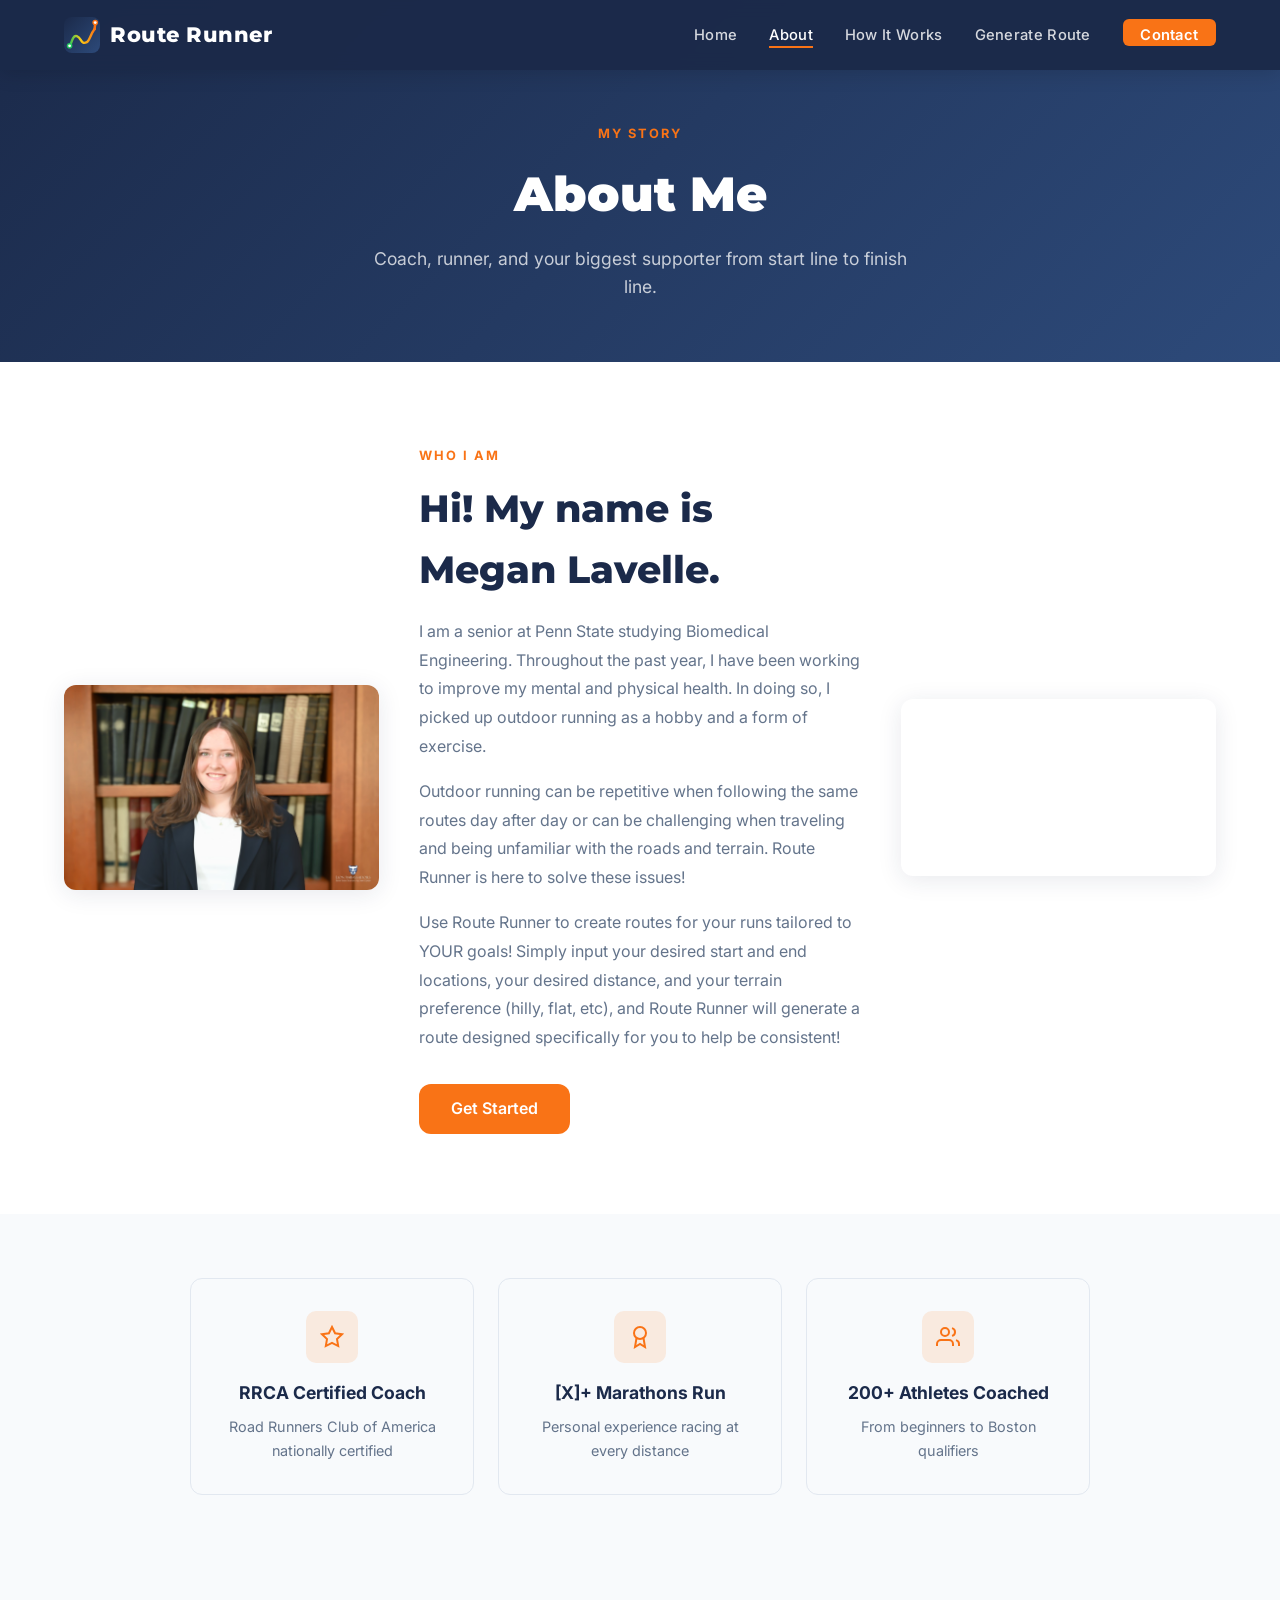
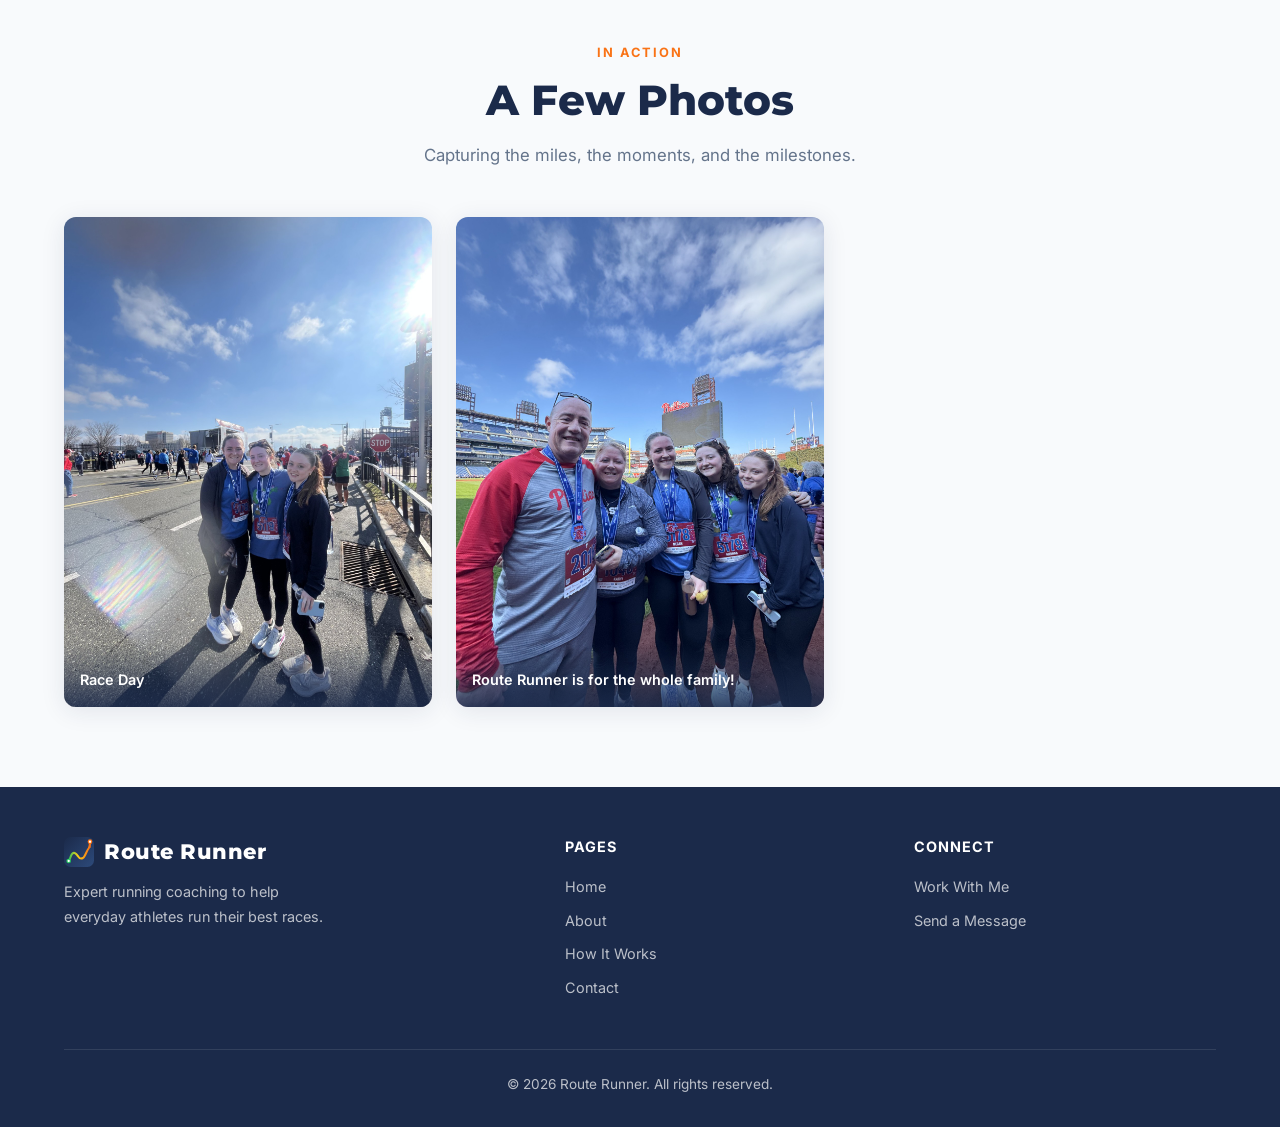
==== about.html @ f8faee4e "Route Runner website launch" ====
<!DOCTYPE html>
<html lang="en">
<head>
  <meta charset="UTF-8">
  <meta name="viewport" content="width=device-width, initial-scale=1.0">
  <title>About — Route Runner</title>
  <link rel="stylesheet" href="styles.css">
</head>
<body>

  <!-- NAVIGATION -->
  <nav>
    <a class="nav-logo" href="index.html">
      <svg width="36" height="36" viewBox="0 0 90 90" fill="none">
        <defs>
          <linearGradient id="ab" x1="0" y1="0" x2="90" y2="90" gradientUnits="userSpaceOnUse"><stop stop-color="#1b2a4a"/><stop offset="1" stop-color="#2d4a7a"/></linearGradient>
          <linearGradient id="ar" x1="12" y1="0" x2="78" y2="0" gradientUnits="userSpaceOnUse"><stop stop-color="#22c55e"/><stop offset="0.45" stop-color="#facc15"/><stop offset="1" stop-color="#f97316"/></linearGradient>
        </defs>
        <rect width="90" height="90" rx="20" fill="url(#ab)"/>
        <path d="M14 72 C18 72 20 44 32 48 C44 52 42 70 57 63 C64 59 68 40 74 34 C77 30 78 18 78 18" stroke="url(#ar)" stroke-width="6" stroke-linecap="round" fill="none"/>
        <circle cx="14" cy="72" r="7" fill="#22c55e"/>
        <circle cx="14" cy="72" r="3.5" fill="white"/>
        <circle cx="78" cy="14" r="7" fill="#f97316"/>
        <circle cx="78" cy="14" r="3.5" fill="white"/>
        <line x1="78" y1="21" x2="78" y2="31" stroke="#f97316" stroke-width="4" stroke-linecap="round"/>
      </svg>
      Route Runner
    </a>

    <ul class="nav-links">
      <li><a href="index.html">Home</a></li>
      <li><a href="about.html">About</a></li>
      <li><a href="how-it-works.html">How It Works</a></li>
      <li><a href="route-generator.html">Generate Route</a></li>
      <li><a href="contact.html" class="nav-cta">Contact</a></li>
    </ul>

    <button class="hamburger" aria-label="Toggle menu">
      <span></span><span></span><span></span>
    </button>
  </nav>

  <!-- PAGE HEADER -->
  <div class="page-header">
    <div class="section-label">My Story</div>
    <h1>About Me</h1>
    <p>Coach, runner, and your biggest supporter from start line to finish line.</p>
  </div>

  <!-- ABOUT INTRO -->
  <section class="about-intro">
    <div class="fade-in" style="display:flex; flex-direction:column; gap:1.5rem;">
      <img src=".claude/Headshot.jpg" alt="Megan Lavelle" style="width:100%; border-radius:var(--radius); box-shadow:var(--shadow); object-fit:cover; max-height:480px;">
    </div>
    <div class="about-text fade-in">
      <div class="section-label">Who I Am</div>
      <h2>Hi! My name is Megan Lavelle.</h2>
      <p>
        I am a senior at Penn State studying Biomedical Engineering. Throughout the past year, I have been working to improve my mental and physical health. In doing so, I picked up outdoor running as a hobby and a form of exercise.
      </p>
      <p>
        Outdoor running can be repetitive when following the same routes day after day or can be challenging when traveling and being unfamiliar with the roads and terrain. Route Runner is here to solve these issues!
      </p>
      <p>
        Use Route Runner to create routes for your runs tailored to YOUR goals! Simply input your desired start and end locations, your desired distance, and your terrain preference (hilly, flat, etc), and Route Runner will generate a route designed specifically for you to help be consistent!
      </p>
      <a href="contact.html" class="btn btn-primary" style="margin-top:1rem">Get Started</a>
    </div>

    <!-- VIDEO -->
    <div class="fade-in">
      <div class="video-wrapper">
        <iframe src="https://www.youtube.com/embed/riFHKbnuwII" allowfullscreen allow="accelerometer; autoplay; clipboard-write; encrypted-media; gyroscope; picture-in-picture"></iframe>
      </div>
    </div>
  </section>

  <!-- CREDENTIALS / HIGHLIGHTS -->
  <section style="background: var(--light); padding: 4rem 5%;">
    <div style="display:grid; grid-template-columns: repeat(auto-fit, minmax(220px,1fr)); gap:1.5rem; max-width:900px; margin:0 auto; text-align:center;">
      <div class="card fade-in">
        <div class="card-icon" style="margin:0 auto 1rem;">
          <svg width="24" height="24" viewBox="0 0 24 24" fill="none" stroke="currentColor" stroke-width="2"><path d="M12 2l3.09 6.26L22 9.27l-5 4.87 1.18 6.88L12 17.77l-6.18 3.25L7 14.14 2 9.27l6.91-1.01L12 2z"/></svg>
        </div>
        <h3>RRCA Certified Coach</h3>
        <p style="color:var(--gray); font-size:0.9rem;">Road Runners Club of America nationally certified</p>
      </div>
      <div class="card fade-in">
        <div class="card-icon" style="margin:0 auto 1rem;">
          <svg width="24" height="24" viewBox="0 0 24 24" fill="none" stroke="currentColor" stroke-width="2"><circle cx="12" cy="8" r="6"/><path d="M15.477 12.89L17 22l-5-3-5 3 1.523-9.11"/></svg>
        </div>
        <h3>[X]+ Marathons Run</h3>
        <p style="color:var(--gray); font-size:0.9rem;">Personal experience racing at every distance</p>
      </div>
      <div class="card fade-in">
        <div class="card-icon" style="margin:0 auto 1rem;">
          <svg width="24" height="24" viewBox="0 0 24 24" fill="none" stroke="currentColor" stroke-width="2"><path d="M17 21v-2a4 4 0 0 0-4-4H5a4 4 0 0 0-4 4v2"/><circle cx="9" cy="7" r="4"/><path d="M23 21v-2a4 4 0 0 0-3-3.87"/><path d="M16 3.13a4 4 0 0 1 0 7.75"/></svg>
        </div>
        <h3>200+ Athletes Coached</h3>
        <p style="color:var(--gray); font-size:0.9rem;">From beginners to Boston qualifiers</p>
      </div>
    </div>
  </section>

  <!-- PHOTOS -->
  <section class="photos-section">
    <div style="text-align:center; margin-bottom:3rem;">
      <div class="section-label">In Action</div>
      <h2 class="section-title">A Few Photos</h2>
      <p class="section-sub" style="margin:0 auto">Capturing the miles, the moments, and the milestones.</p>
    </div>

    <div class="photos-grid">
      <!-- PHOTO 1 -->
      <div class="photo-card fade-in">
        <img src=".claude/Race%20Day.jpg" alt="Race Day — three runners with medals after a race">
        <div class="photo-label">Race Day</div>
      </div>

      <!-- PHOTO 2 -->
      <div class="photo-card fade-in">
        <img src=".claude/Route%20Runner%20is%20for%20the%20whole%20family!.jpg" alt="Route Runner is for the whole family!">
        <div class="photo-label">Route Runner is for the whole family!</div>
      </div>

    </div>
  </section>

  <!-- FOOTER -->
  <footer>
    <div class="footer-inner">
      <div class="footer-brand">
        <a class="nav-logo" href="index.html">
          <svg width="30" height="30" viewBox="0 0 90 90" fill="none">
            <defs>
              <linearGradient id="afb" x1="0" y1="0" x2="90" y2="90" gradientUnits="userSpaceOnUse"><stop stop-color="#1b2a4a"/><stop offset="1" stop-color="#2d4a7a"/></linearGradient>
              <linearGradient id="afr" x1="12" y1="0" x2="78" y2="0" gradientUnits="userSpaceOnUse"><stop stop-color="#22c55e"/><stop offset="0.45" stop-color="#facc15"/><stop offset="1" stop-color="#f97316"/></linearGradient>
            </defs>
            <rect width="90" height="90" rx="20" fill="url(#afb)"/>
            <path d="M14 72 C18 72 20 44 32 48 C44 52 42 70 57 63 C64 59 68 40 74 34 C77 30 78 18 78 18" stroke="url(#afr)" stroke-width="6" stroke-linecap="round" fill="none"/>
            <circle cx="14" cy="72" r="7" fill="#22c55e"/>
            <circle cx="14" cy="72" r="3.5" fill="white"/>
            <circle cx="78" cy="14" r="7" fill="#f97316"/>
            <circle cx="78" cy="14" r="3.5" fill="white"/>
            <line x1="78" y1="21" x2="78" y2="31" stroke="#f97316" stroke-width="4" stroke-linecap="round"/>
          </svg>
          Route Runner
        </a>
        <p>Expert running coaching to help everyday athletes run their best races.</p>
      </div>
      <div class="footer-col">
        <h4>Pages</h4>
        <ul>
          <li><a href="index.html">Home</a></li>
          <li><a href="about.html">About</a></li>
          <li><a href="how-it-works.html">How It Works</a></li>
          <li><a href="contact.html">Contact</a></li>
        </ul>
      </div>
      <div class="footer-col">
        <h4>Connect</h4>
        <ul>
          <li><a href="contact.html">Work With Me</a></li>
          <li><a href="contact.html">Send a Message</a></li>
        </ul>
      </div>
    </div>
    <div class="footer-bottom">
      &copy; 2026 Route Runner. All rights reserved.
    </div>
  </footer>

  <script src="script.js"></script>
</body>
</html>
---- styles.css ----
/* ============================================
   GLOBAL STYLES
   ============================================ */
@import url('https://fonts.googleapis.com/css2?family=Inter:wght@300;400;500;600;700;800&family=Montserrat:wght@700;800;900&display=swap');

*, *::before, *::after {
  box-sizing: border-box;
  margin: 0;
  padding: 0;
}

:root {
  --navy:    #1b2a4a;
  --orange:  #f97316;
  --orange-dark: #ea6c0a;
  --light:   #f8fafc;
  --gray:    #64748b;
  --gray-light: #e2e8f0;
  --white:   #ffffff;
  --text:    #1e293b;
  --radius:  12px;
  --shadow:  0 4px 24px rgba(27,42,74,0.10);
  --transition: 0.25s ease;
}

html { scroll-behavior: smooth; }

body {
  font-family: 'Inter', sans-serif;
  color: var(--text);
  background: var(--light);
  line-height: 1.6;
}

a { text-decoration: none; color: inherit; }

img { max-width: 100%; display: block; }

/* ============================================
   NAVIGATION
   ============================================ */
nav {
  position: fixed;
  top: 0; left: 0; right: 0;
  z-index: 1000;
  background: rgba(27, 42, 74, 0.97);
  backdrop-filter: blur(8px);
  display: flex;
  align-items: center;
  justify-content: space-between;
  padding: 0 5%;
  height: 70px;
  box-shadow: 0 2px 20px rgba(0,0,0,0.15);
}

.nav-logo {
  display: flex;
  align-items: center;
  gap: 10px;
  color: var(--white);
  font-family: 'Montserrat', sans-serif;
  font-size: 1.3rem;
  font-weight: 800;
  letter-spacing: 0.5px;
}

.nav-logo svg {
  flex-shrink: 0;
}

.nav-links {
  display: flex;
  gap: 2rem;
  list-style: none;
}

.nav-links a {
  color: rgba(255,255,255,0.82);
  font-size: 0.92rem;
  font-weight: 500;
  letter-spacing: 0.3px;
  transition: color var(--transition);
  position: relative;
  padding-bottom: 2px;
}

.nav-links a::after {
  content: '';
  position: absolute;
  bottom: -2px; left: 0;
  width: 0; height: 2px;
  background: var(--orange);
  transition: width var(--transition);
}

.nav-links a:hover,
.nav-links a.active {
  color: var(--white);
}

.nav-links a:hover::after,
.nav-links a.active::after {
  width: 100%;
}

.nav-cta {
  background: var(--orange);
  color: var(--white) !important;
  padding: 0.45rem 1.1rem;
  border-radius: 6px;
  font-weight: 600 !important;
  transition: background var(--transition) !important;
}

.nav-cta:hover { background: var(--orange-dark) !important; }
.nav-cta::after { display: none !important; }

/* Hamburger */
.hamburger {
  display: none;
  flex-direction: column;
  gap: 5px;
  cursor: pointer;
  background: none;
  border: none;
  padding: 4px;
}

.hamburger span {
  display: block;
  width: 24px; height: 2px;
  background: var(--white);
  border-radius: 2px;
  transition: var(--transition);
}

/* ============================================
   BUTTONS
   ============================================ */
.btn {
  display: inline-block;
  padding: 0.75rem 2rem;
  border-radius: var(--radius);
  font-weight: 600;
  font-size: 1rem;
  cursor: pointer;
  border: none;
  transition: transform var(--transition), box-shadow var(--transition), background var(--transition);
}

.btn:hover { transform: translateY(-2px); box-shadow: 0 6px 20px rgba(249,115,22,0.35); }

.btn-primary {
  background: var(--orange);
  color: var(--white);
}

.btn-primary:hover { background: var(--orange-dark); }

.btn-outline {
  background: transparent;
  color: var(--white);
  border: 2px solid rgba(255,255,255,0.7);
}

.btn-outline:hover { border-color: var(--white); background: rgba(255,255,255,0.1); }

/* ============================================
   HERO
   ============================================ */
.hero {
  min-height: 100vh;
  background: linear-gradient(135deg, var(--navy) 0%, #2d4a7a 60%, #1b3a6b 100%);
  display: flex;
  align-items: center;
  padding: 100px 5% 60px;
  position: relative;
  overflow: hidden;
}

.hero::before {
  content: '';
  position: absolute;
  top: -20%; right: -10%;
  width: 600px; height: 600px;
  background: radial-gradient(circle, rgba(249,115,22,0.12) 0%, transparent 70%);
  pointer-events: none;
}

.hero-content {
  max-width: 640px;
  animation: fadeUp 0.8s ease both;
}

.hero-badge {
  display: inline-flex;
  align-items: center;
  gap: 8px;
  background: rgba(249,115,22,0.15);
  border: 1px solid rgba(249,115,22,0.4);
  color: var(--orange);
  font-size: 0.82rem;
  font-weight: 600;
  letter-spacing: 1px;
  text-transform: uppercase;
  padding: 0.35rem 1rem;
  border-radius: 50px;
  margin-bottom: 1.5rem;
}

.hero h1 {
  font-family: 'Montserrat', sans-serif;
  font-size: clamp(2.4rem, 5vw, 3.8rem);
  font-weight: 900;
  color: var(--white);
  line-height: 1.1;
  margin-bottom: 1.2rem;
}

.hero h1 span { color: var(--orange); }

.hero p {
  font-size: 1.12rem;
  color: rgba(255,255,255,0.78);
  margin-bottom: 2.2rem;
  max-width: 520px;
}

.hero-btns {
  display: flex;
  gap: 1rem;
  flex-wrap: wrap;
}

.hero-graphic {
  position: absolute;
  right: 5%;
  top: 50%;
  transform: translateY(-50%);
  opacity: 0.07;
  pointer-events: none;
}

/* ============================================
   SECTIONS
   ============================================ */
section { padding: 5rem 5%; }

.section-label {
  display: inline-block;
  color: var(--orange);
  font-size: 0.8rem;
  font-weight: 700;
  letter-spacing: 2px;
  text-transform: uppercase;
  margin-bottom: 0.75rem;
}

.section-title {
  font-family: 'Montserrat', sans-serif;
  font-size: clamp(1.8rem, 3.5vw, 2.6rem);
  font-weight: 800;
  color: var(--navy);
  line-height: 1.2;
  margin-bottom: 1rem;
}

.section-sub {
  color: var(--gray);
  font-size: 1.05rem;
  max-width: 580px;
  margin-bottom: 3rem;
}

/* ============================================
   EMAIL CAPTURE FORM
   ============================================ */
.email-section {
  background: linear-gradient(135deg, var(--navy), #2d4a7a);
  padding: 5rem 5%;
  text-align: center;
}

.email-section h2 {
  font-family: 'Montserrat', sans-serif;
  font-size: clamp(1.8rem, 3vw, 2.4rem);
  font-weight: 800;
  color: var(--white);
  margin-bottom: 0.8rem;
}

.email-section p {
  color: rgba(255,255,255,0.75);
  margin-bottom: 2rem;
  font-size: 1.05rem;
}

.email-form {
  display: flex;
  gap: 0.75rem;
  max-width: 480px;
  margin: 0 auto;
  flex-wrap: wrap;
  justify-content: center;
}

.email-form input[type="email"] {
  flex: 1;
  min-width: 220px;
  padding: 0.85rem 1.2rem;
  border-radius: var(--radius);
  border: 2px solid transparent;
  font-size: 0.97rem;
  font-family: 'Inter', sans-serif;
  outline: none;
  transition: border-color var(--transition);
}

.email-form input[type="email"]:focus {
  border-color: var(--orange);
}

.email-form button {
  padding: 0.85rem 1.8rem;
  background: var(--orange);
  color: var(--white);
  border: none;
  border-radius: var(--radius);
  font-size: 0.97rem;
  font-weight: 600;
  font-family: 'Inter', sans-serif;
  cursor: pointer;
  transition: background var(--transition), transform var(--transition);
}

.email-form button:hover { background: var(--orange-dark); transform: translateY(-2px); }

.form-success {
  display: none;
  color: #4ade80;
  font-weight: 600;
  margin-top: 1rem;
  font-size: 1rem;
}

/* ============================================
   SERVICE CARDS
   ============================================ */
.services {
  background: var(--white);
}

.cards-grid {
  display: grid;
  grid-template-columns: repeat(auto-fit, minmax(260px, 1fr));
  gap: 1.5rem;
}

.card {
  background: var(--light);
  border-radius: var(--radius);
  padding: 2rem;
  border: 1px solid var(--gray-light);
  transition: transform var(--transition), box-shadow var(--transition);
}

.card:hover { transform: translateY(-4px); box-shadow: var(--shadow); }

.card-icon {
  width: 52px; height: 52px;
  background: rgba(249,115,22,0.12);
  border-radius: 10px;
  display: flex;
  align-items: center;
  justify-content: center;
  margin-bottom: 1.2rem;
  color: var(--orange);
}

.card h3 {
  font-size: 1.1rem;
  font-weight: 700;
  color: var(--navy);
  margin-bottom: 0.5rem;
}

.card p {
  color: var(--gray);
  font-size: 0.95rem;
  line-height: 1.65;
}

/* ============================================
   STATS BAR
   ============================================ */
.stats-bar {
  background: var(--orange);
  padding: 3rem 5%;
  display: grid;
  grid-template-columns: repeat(auto-fit, minmax(150px, 1fr));
  gap: 1rem;
  text-align: center;
}

.stat h3 {
  font-family: 'Montserrat', sans-serif;
  font-size: 2.4rem;
  font-weight: 900;
  color: var(--white);
  line-height: 1;
}

.stat p {
  color: rgba(255,255,255,0.85);
  font-size: 0.9rem;
  font-weight: 500;
  margin-top: 0.3rem;
}

/* ============================================
   PAGE HEADER (inner pages)
   ============================================ */
.page-header {
  background: linear-gradient(135deg, var(--navy) 0%, #2d4a7a 100%);
  padding: 120px 5% 60px;
  text-align: center;
}

.page-header h1 {
  font-family: 'Montserrat', sans-serif;
  font-size: clamp(2rem, 4vw, 3rem);
  font-weight: 900;
  color: var(--white);
  margin-bottom: 0.75rem;
}

.page-header p {
  color: rgba(255,255,255,0.75);
  font-size: 1.1rem;
  max-width: 540px;
  margin: 0 auto;
}

/* ============================================
   ABOUT PAGE
   ============================================ */
.about-intro {
  display: grid;
  grid-template-columns: 1fr 1.4fr 1fr;
  gap: 2.5rem;
  align-items: center;
  background: var(--white);
}

.about-text h2 {
  font-family: 'Montserrat', sans-serif;
  font-size: clamp(1.7rem, 3vw, 2.4rem);
  font-weight: 800;
  color: var(--navy);
  margin-bottom: 1rem;
}

.about-text p {
  color: var(--gray);
  font-size: 1rem;
  line-height: 1.8;
  margin-bottom: 1rem;
}

.video-wrapper {
  position: relative;
  padding-bottom: 56.25%;
  height: 0;
  border-radius: var(--radius);
  overflow: hidden;
  box-shadow: var(--shadow);
}

.video-wrapper iframe,
.video-wrapper video {
  position: absolute;
  top: 0; left: 0;
  width: 100%; height: 100%;
  border: none;
}

.video-placeholder {
  position: absolute;
  top: 0; left: 0;
  width: 100%; height: 100%;
  background: var(--navy);
  display: flex;
  flex-direction: column;
  align-items: center;
  justify-content: center;
  gap: 1rem;
  color: rgba(255,255,255,0.6);
  font-size: 0.9rem;
}

.video-placeholder svg { color: var(--orange); opacity: 0.8; }

/* Photos grid */
.photos-section { background: var(--light); }

.photos-grid {
  display: grid;
  grid-template-columns: repeat(3, 1fr);
  gap: 1.5rem;
}

.photo-card {
  border-radius: var(--radius);
  overflow: hidden;
  box-shadow: var(--shadow);
  aspect-ratio: 3/4;
  background: var(--gray-light);
  position: relative;
}

.photo-card img {
  width: 100%; height: 100%;
  object-fit: cover;
  transition: transform 0.4s ease;
}

.photo-card:hover img { transform: scale(1.04); }

.photo-placeholder {
  width: 100%; height: 100%;
  display: flex;
  flex-direction: column;
  align-items: center;
  justify-content: center;
  gap: 0.75rem;
  color: var(--gray);
  font-size: 0.85rem;
  background: linear-gradient(145deg, #e8edf5, #d1dae8);
}

.photo-placeholder svg { color: var(--navy); opacity: 0.35; }

.photo-label {
  position: absolute;
  bottom: 0; left: 0; right: 0;
  background: linear-gradient(to top, rgba(27,42,74,0.85), transparent);
  color: var(--white);
  padding: 1.5rem 1rem 1rem;
  font-size: 0.9rem;
  font-weight: 600;
}

/* ============================================
   HOW IT WORKS — INTERACTIVE DEMO
   ============================================ */
.hiw-section { background: var(--white); }

.demo-container {
  display: grid;
  grid-template-columns: 300px 1fr;
  gap: 2rem;
  align-items: start;
}

.demo-steps {
  display: flex;
  flex-direction: column;
  gap: 0.5rem;
}

.demo-step-btn {
  display: flex;
  align-items: center;
  gap: 1rem;
  padding: 1rem 1.2rem;
  border-radius: var(--radius);
  border: 2px solid var(--gray-light);
  background: var(--light);
  cursor: pointer;
  text-align: left;
  transition: all var(--transition);
  width: 100%;
}

.demo-step-btn:hover {
  border-color: var(--orange);
  background: rgba(249,115,22,0.05);
}

.demo-step-btn.active {
  border-color: var(--orange);
  background: rgba(249,115,22,0.08);
}

.step-num {
  width: 36px; height: 36px;
  border-radius: 50%;
  background: var(--gray-light);
  color: var(--gray);
  font-weight: 700;
  font-size: 0.9rem;
  display: flex;
  align-items: center;
  justify-content: center;
  flex-shrink: 0;
  transition: all var(--transition);
}

.demo-step-btn.active .step-num,
.demo-step-btn:hover .step-num {
  background: var(--orange);
  color: var(--white);
}

.step-info h4 {
  font-size: 0.95rem;
  font-weight: 600;
  color: var(--navy);
  margin-bottom: 0.15rem;
}

.step-info p {
  font-size: 0.82rem;
  color: var(--gray);
}

.demo-panel {
  background: var(--light);
  border-radius: var(--radius);
  border: 1px solid var(--gray-light);
  padding: 2.5rem;
  min-height: 380px;
  position: relative;
}

.demo-content {
  display: none;
  animation: fadeUp 0.35s ease both;
}

.demo-content.active { display: block; }

.demo-content h3 {
  font-family: 'Montserrat', sans-serif;
  font-size: 1.5rem;
  font-weight: 800;
  color: var(--navy);
  margin-bottom: 0.75rem;
}

.demo-content p {
  color: var(--gray);
  font-size: 1rem;
  line-height: 1.75;
  margin-bottom: 1.5rem;
}

.demo-visual {
  background: var(--white);
  border-radius: 10px;
  padding: 1.5rem;
  border: 1px solid var(--gray-light);
  margin-top: 1rem;
}

/* Progress bar visual */
.progress-track {
  height: 8px;
  background: var(--gray-light);
  border-radius: 50px;
  overflow: hidden;
  margin: 0.5rem 0 1rem;
}

.progress-fill {
  height: 100%;
  background: var(--orange);
  border-radius: 50px;
  transition: width 0.6s ease;
}

.week-grid {
  display: grid;
  grid-template-columns: repeat(7, 1fr);
  gap: 0.4rem;
  margin-top: 0.75rem;
}

.day-cell {
  aspect-ratio: 1;
  border-radius: 6px;
  background: var(--gray-light);
  display: flex;
  align-items: center;
  justify-content: center;
  font-size: 0.7rem;
  font-weight: 600;
  color: var(--gray);
}

.day-cell.run { background: var(--orange); color: var(--white); }
.day-cell.rest { background: rgba(249,115,22,0.15); color: var(--orange); }
.day-cell.cross { background: var(--navy); color: var(--white); }

.metric-row {
  display: flex;
  justify-content: space-between;
  padding: 0.6rem 0;
  border-bottom: 1px solid var(--gray-light);
  font-size: 0.9rem;
}

.metric-row:last-child { border-bottom: none; }
.metric-label { color: var(--gray); }
.metric-value { font-weight: 700; color: var(--navy); }

.checklist { list-style: none; }
.checklist li {
  display: flex;
  align-items: center;
  gap: 0.6rem;
  padding: 0.5rem 0;
  font-size: 0.95rem;
  color: var(--text);
  border-bottom: 1px solid var(--gray-light);
}
.checklist li:last-child { border-bottom: none; }
.checklist li::before {
  content: '✓';
  width: 20px; height: 20px;
  background: var(--orange);
  color: white;
  border-radius: 50%;
  display: flex;
  align-items: center;
  justify-content: center;
  font-size: 0.7rem;
  font-weight: 700;
  flex-shrink: 0;
}

/* ============================================
   CONTACT PAGE
   ============================================ */
.contact-section {
  background: var(--white);
}

.contact-grid {
  display: grid;
  grid-template-columns: 1fr 1.4fr;
  gap: 4rem;
  align-items: start;
}

.contact-info h2 {
  font-family: 'Montserrat', sans-serif;
  font-size: clamp(1.6rem, 3vw, 2.2rem);
  font-weight: 800;
  color: var(--navy);
  margin-bottom: 1rem;
}

.contact-info p {
  color: var(--gray);
  font-size: 1rem;
  line-height: 1.75;
  margin-bottom: 2rem;
}

.contact-detail {
  display: flex;
  align-items: flex-start;
  gap: 1rem;
  margin-bottom: 1.4rem;
}

.contact-detail-icon {
  width: 44px; height: 44px;
  background: rgba(249,115,22,0.1);
  border-radius: 10px;
  display: flex;
  align-items: center;
  justify-content: center;
  color: var(--orange);
  flex-shrink: 0;
}

.contact-detail-text strong {
  display: block;
  font-size: 0.85rem;
  font-weight: 700;
  color: var(--navy);
  text-transform: uppercase;
  letter-spacing: 0.5px;
  margin-bottom: 0.2rem;
}

.contact-detail-text span {
  color: var(--gray);
  font-size: 0.97rem;
}

.contact-form-card {
  background: var(--light);
  border-radius: var(--radius);
  padding: 2.5rem;
  border: 1px solid var(--gray-light);
}

.contact-form-card h3 {
  font-family: 'Montserrat', sans-serif;
  font-size: 1.35rem;
  font-weight: 800;
  color: var(--navy);
  margin-bottom: 1.5rem;
}

.form-group {
  margin-bottom: 1.2rem;
}

.form-group label {
  display: block;
  font-size: 0.87rem;
  font-weight: 600;
  color: var(--navy);
  margin-bottom: 0.4rem;
}

.form-group input,
.form-group textarea,
.form-group select {
  width: 100%;
  padding: 0.8rem 1rem;
  border-radius: 8px;
  border: 2px solid var(--gray-light);
  font-family: 'Inter', sans-serif;
  font-size: 0.95rem;
  color: var(--text);
  background: var(--white);
  outline: none;
  transition: border-color var(--transition);
}

.form-group input:focus,
.form-group textarea:focus,
.form-group select:focus {
  border-color: var(--orange);
}

.form-group textarea { resize: vertical; min-height: 120px; }

.form-row { display: grid; grid-template-columns: 1fr 1fr; gap: 1rem; }

/* ============================================
   FOOTER
   ============================================ */
footer {
  background: var(--navy);
  color: rgba(255,255,255,0.7);
  padding: 3rem 5% 2rem;
}

.footer-inner {
  display: grid;
  grid-template-columns: 1.5fr 1fr 1fr;
  gap: 3rem;
  margin-bottom: 2.5rem;
}

.footer-brand .nav-logo { margin-bottom: 0.75rem; }

.footer-brand p {
  font-size: 0.9rem;
  line-height: 1.7;
  max-width: 260px;
}

.footer-col h4 {
  color: var(--white);
  font-weight: 700;
  font-size: 0.9rem;
  text-transform: uppercase;
  letter-spacing: 1px;
  margin-bottom: 1rem;
}

.footer-col ul { list-style: none; }
.footer-col li { margin-bottom: 0.5rem; }
.footer-col a { font-size: 0.9rem; transition: color var(--transition); }
.footer-col a:hover { color: var(--orange); }

.footer-bottom {
  border-top: 1px solid rgba(255,255,255,0.1);
  padding-top: 1.5rem;
  text-align: center;
  font-size: 0.85rem;
}

/* ============================================
   ANIMATIONS
   ============================================ */
@keyframes fadeUp {
  from { opacity: 0; transform: translateY(24px); }
  to   { opacity: 1; transform: translateY(0); }
}

.fade-in {
  opacity: 0;
  transform: translateY(20px);
  transition: opacity 0.6s ease, transform 0.6s ease;
}

.fade-in.visible {
  opacity: 1;
  transform: translateY(0);
}

/* ============================================
   RESPONSIVE
   ============================================ */
@media (max-width: 900px) {
  .about-intro { grid-template-columns: 1fr; gap: 2rem; }
  .contact-grid { grid-template-columns: 1fr; gap: 2rem; }
  .demo-container { grid-template-columns: 1fr; }
  .demo-steps { flex-direction: row; flex-wrap: wrap; }
  .demo-step-btn { flex: 1 1 200px; }
  .footer-inner { grid-template-columns: 1fr 1fr; }
  .photos-grid { grid-template-columns: 1fr; max-width: 420px; margin: 0 auto; }
}

@media (max-width: 640px) {
  nav { padding: 0 4%; }
  .nav-links { display: none; flex-direction: column; position: fixed; top: 70px; left: 0; right: 0; background: var(--navy); padding: 1.5rem 5%; gap: 1rem; }
  .nav-links.open { display: flex; }
  .hamburger { display: flex; }
  .hero { padding: 100px 4% 60px; }
  .hero-graphic { display: none; }
  .form-row { grid-template-columns: 1fr; }
  .footer-inner { grid-template-columns: 1fr; gap: 2rem; }
  .photos-grid { grid-template-columns: 1fr; }
  .stats-bar { grid-template-columns: repeat(2, 1fr); }
}
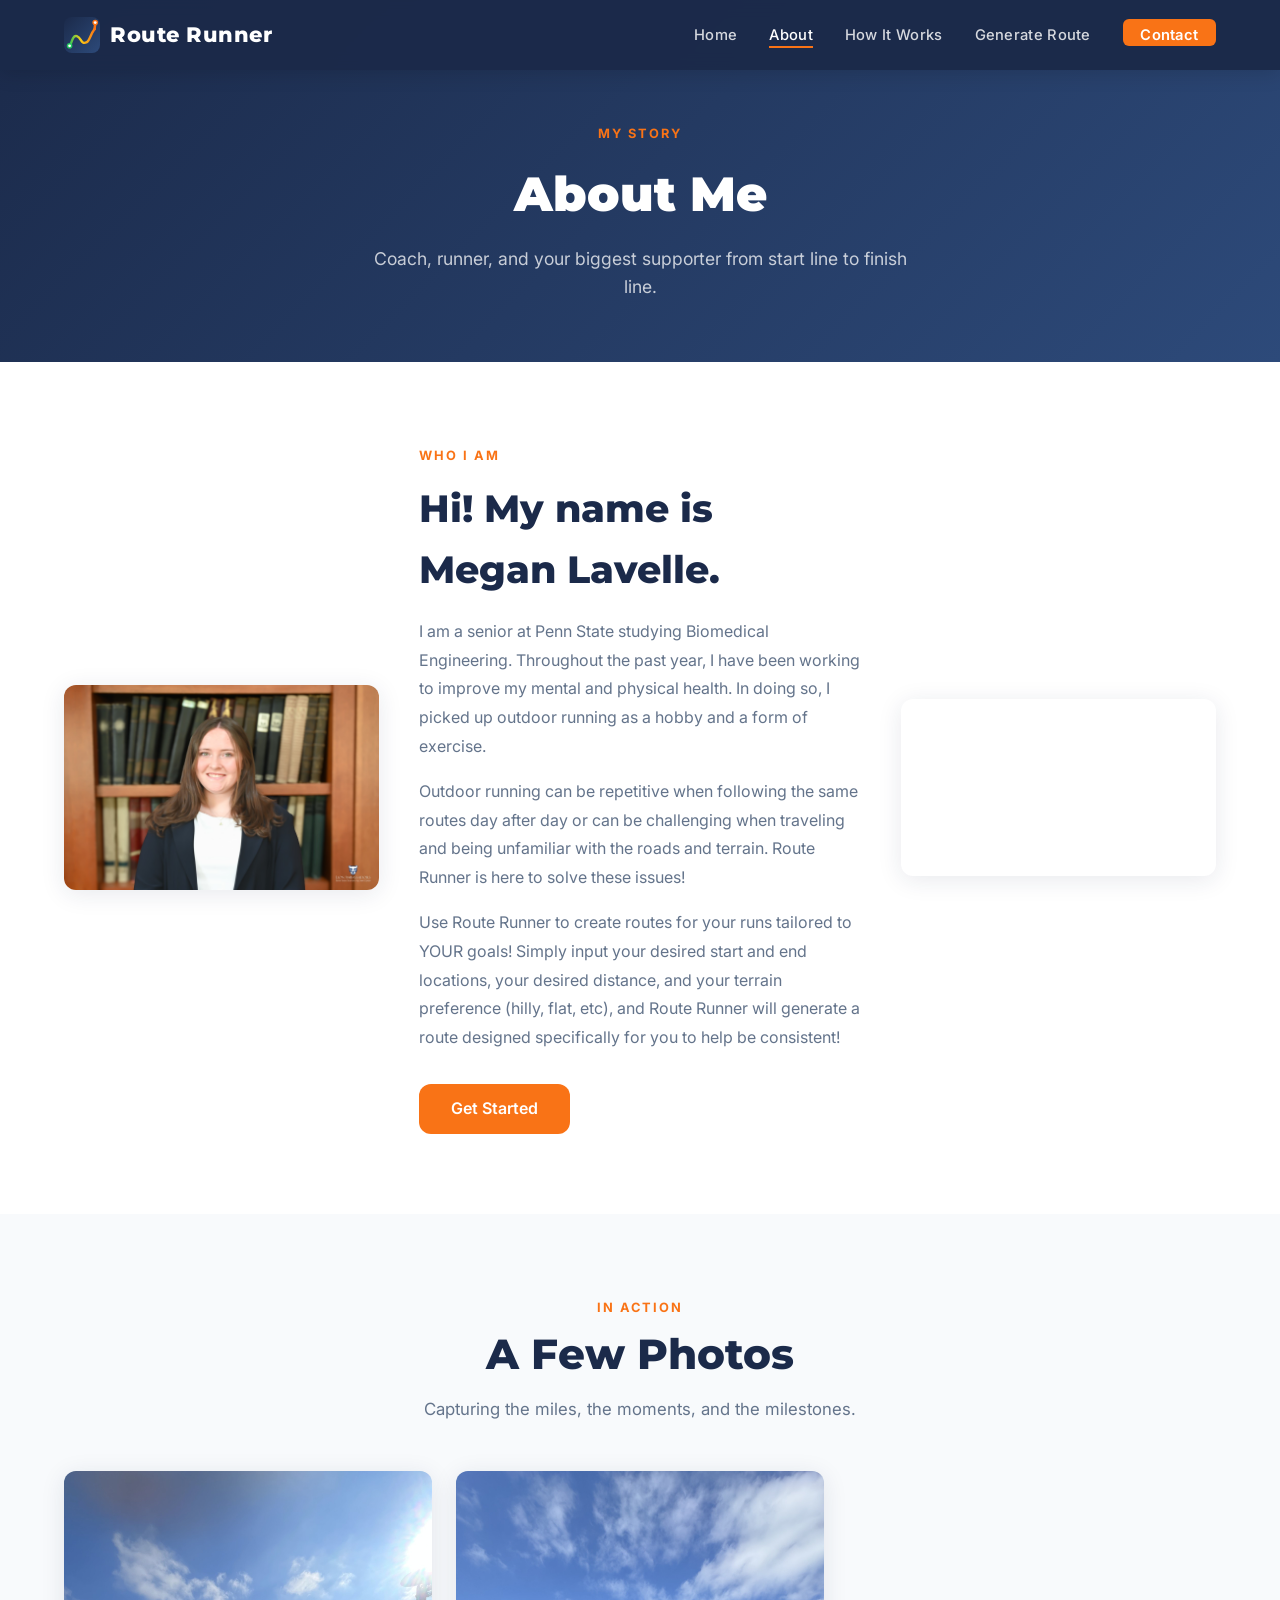
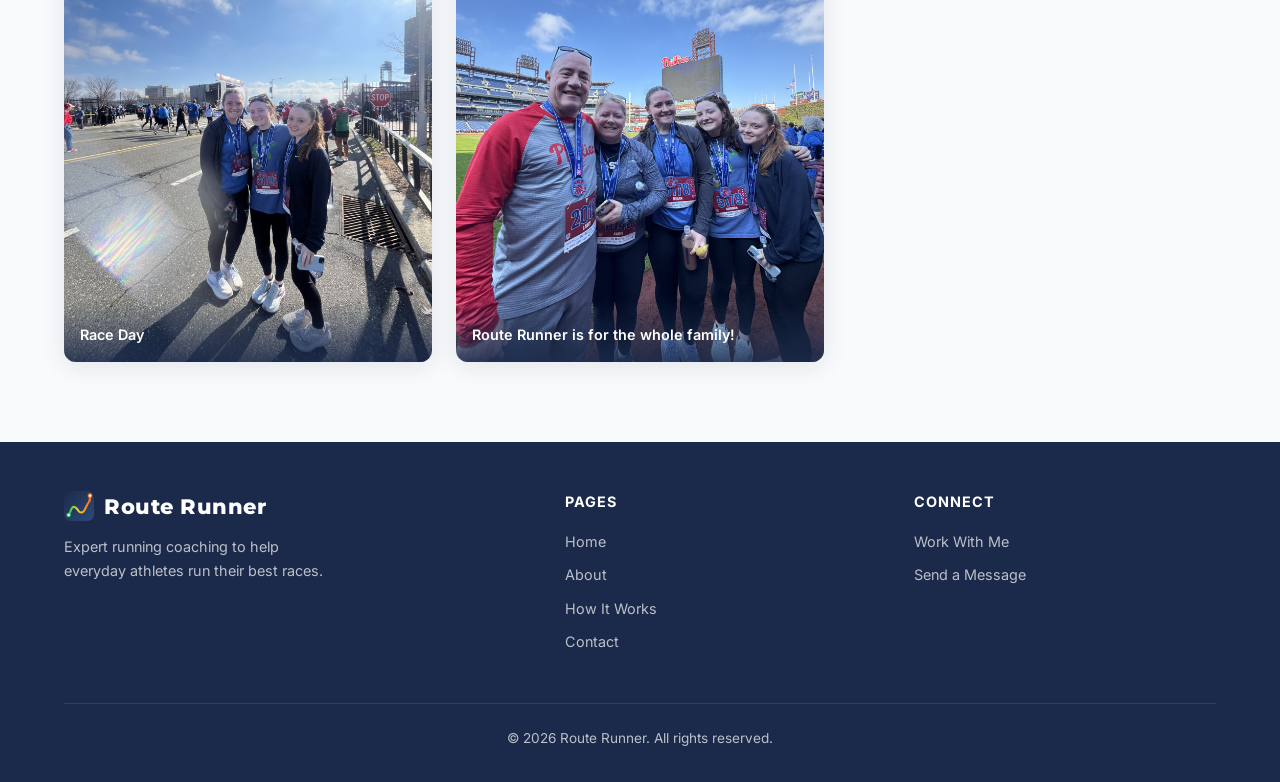
==== commit 3f1d1619: "Remove unfinished stats section from about page" ====
--- a/about.html
+++ b/about.html
@@ -50,7 +50,7 @@
   <!-- ABOUT INTRO -->
   <section class="about-intro">
     <div class="fade-in" style="display:flex; flex-direction:column; gap:1.5rem;">
-      <img src=".claude/Headshot.jpg" alt="Megan Lavelle" style="width:100%; border-radius:var(--radius); box-shadow:var(--shadow); object-fit:cover; max-height:480px;">
+      <img src="images/Headshot.jpg" alt="Megan Lavelle" style="width:100%; border-radius:var(--radius); box-shadow:var(--shadow); object-fit:cover; max-height:480px;">
     </div>
     <div class="about-text fade-in">
       <div class="section-label">Who I Am</div>
@@ -75,32 +75,6 @@
     </div>
   </section>
 
-  <!-- CREDENTIALS / HIGHLIGHTS -->
-  <section style="background: var(--light); padding: 4rem 5%;">
-    <div style="display:grid; grid-template-columns: repeat(auto-fit, minmax(220px,1fr)); gap:1.5rem; max-width:900px; margin:0 auto; text-align:center;">
-      <div class="card fade-in">
-        <div class="card-icon" style="margin:0 auto 1rem;">
-          <svg width="24" height="24" viewBox="0 0 24 24" fill="none" stroke="currentColor" stroke-width="2"><path d="M12 2l3.09 6.26L22 9.27l-5 4.87 1.18 6.88L12 17.77l-6.18 3.25L7 14.14 2 9.27l6.91-1.01L12 2z"/></svg>
-        </div>
-        <h3>RRCA Certified Coach</h3>
-        <p style="color:var(--gray); font-size:0.9rem;">Road Runners Club of America nationally certified</p>
-      </div>
-      <div class="card fade-in">
-        <div class="card-icon" style="margin:0 auto 1rem;">
-          <svg width="24" height="24" viewBox="0 0 24 24" fill="none" stroke="currentColor" stroke-width="2"><circle cx="12" cy="8" r="6"/><path d="M15.477 12.89L17 22l-5-3-5 3 1.523-9.11"/></svg>
-        </div>
-        <h3>[X]+ Marathons Run</h3>
-        <p style="color:var(--gray); font-size:0.9rem;">Personal experience racing at every distance</p>
-      </div>
-      <div class="card fade-in">
-        <div class="card-icon" style="margin:0 auto 1rem;">
-          <svg width="24" height="24" viewBox="0 0 24 24" fill="none" stroke="currentColor" stroke-width="2"><path d="M17 21v-2a4 4 0 0 0-4-4H5a4 4 0 0 0-4 4v2"/><circle cx="9" cy="7" r="4"/><path d="M23 21v-2a4 4 0 0 0-3-3.87"/><path d="M16 3.13a4 4 0 0 1 0 7.75"/></svg>
-        </div>
-        <h3>200+ Athletes Coached</h3>
-        <p style="color:var(--gray); font-size:0.9rem;">From beginners to Boston qualifiers</p>
-      </div>
-    </div>
-  </section>
 
   <!-- PHOTOS -->
   <section class="photos-section">
@@ -113,13 +87,13 @@
     <div class="photos-grid">
       <!-- PHOTO 1 -->
       <div class="photo-card fade-in">
-        <img src=".claude/Race%20Day.jpg" alt="Race Day — three runners with medals after a race">
+        <img src="images/race-day.jpg" alt="Race Day — three runners with medals after a race">
         <div class="photo-label">Race Day</div>
       </div>
 
       <!-- PHOTO 2 -->
       <div class="photo-card fade-in">
-        <img src=".claude/Route%20Runner%20is%20for%20the%20whole%20family!.jpg" alt="Route Runner is for the whole family!">
+        <img src="images/family.jpg" alt="Route Runner is for the whole family!">
         <div class="photo-label">Route Runner is for the whole family!</div>
       </div>
 
